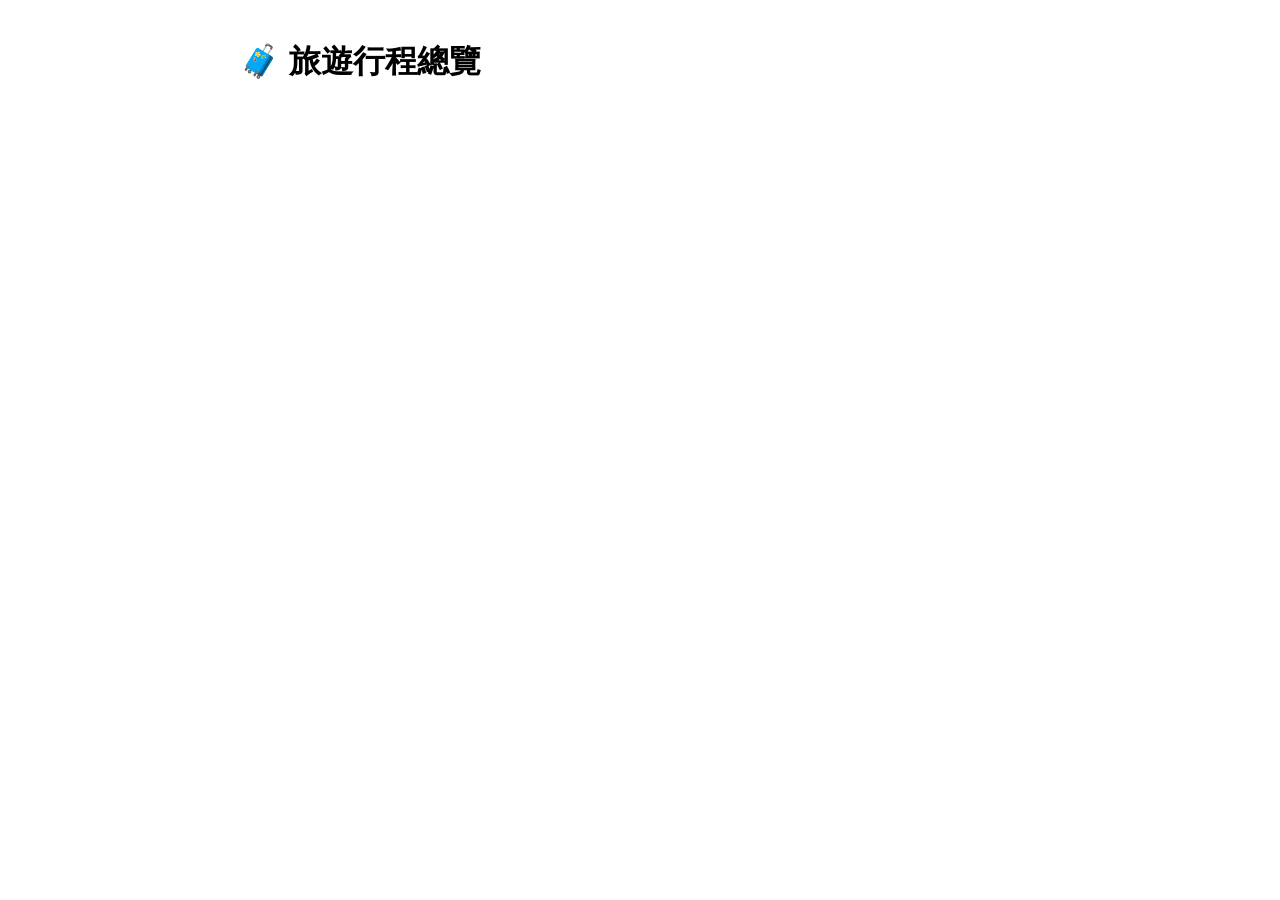
==== index.html @ 4532e064 "Create index.html" ====
<!DOCTYPE html>
<html lang="zh-TW">
<head>
  <meta charset="UTF-8">
  <meta name="viewport" content="width=device-width, initial-scale=1.0">
  <title>我的旅遊行程庫</title>
  <style>
    body { font-family: sans-serif; max-width: 800px; margin: 40px auto; padding: 0 20px; }
    .grid { display: grid; grid-template-columns: repeat(auto-fill, minmax(240px, 1fr)); gap: 20px; }
    .card { border: 1px solid #ddd; border-radius: 8px; padding: 16px; text-decoration: none; color: #333; display: block; }
    .card:hover { border-color: #0070f3; box-shadow: 0 4px 12px rgba(0,0,0,0.1); }
    .tag { background: #eee; padding: 2px 6px; border-radius: 4px; font-size: 0.8em; margin-right: 4px; }
  </style>
</head>
<body>
  <h1>🧳 旅遊行程總覽</h1>
  <div id="trip-list" class="grid"></div>

  <script>
    async function loadTrips() {
      try {
        const res = await fetch('./trips.json');
        const trips = await res.json();
        const container = document.getElementById('trip-list');
        
        container.innerHTML = trips.map(trip => `
          <a href="${trip.path}" class="card">
            <h3>${trip.title}</h3>
            <p>📅 ${trip.date}</p>
            <p>📍 ${trip.location}</p>
            <div>${trip.tags.map(t => `<span class="tag">${t}</span>`).join('')}</div>
          </a>
        `).join('');
      } catch (err) {
        console.error('資料讀取失敗:', err);
      }
    }
    loadTrips();
  </script>
</body>
</html>
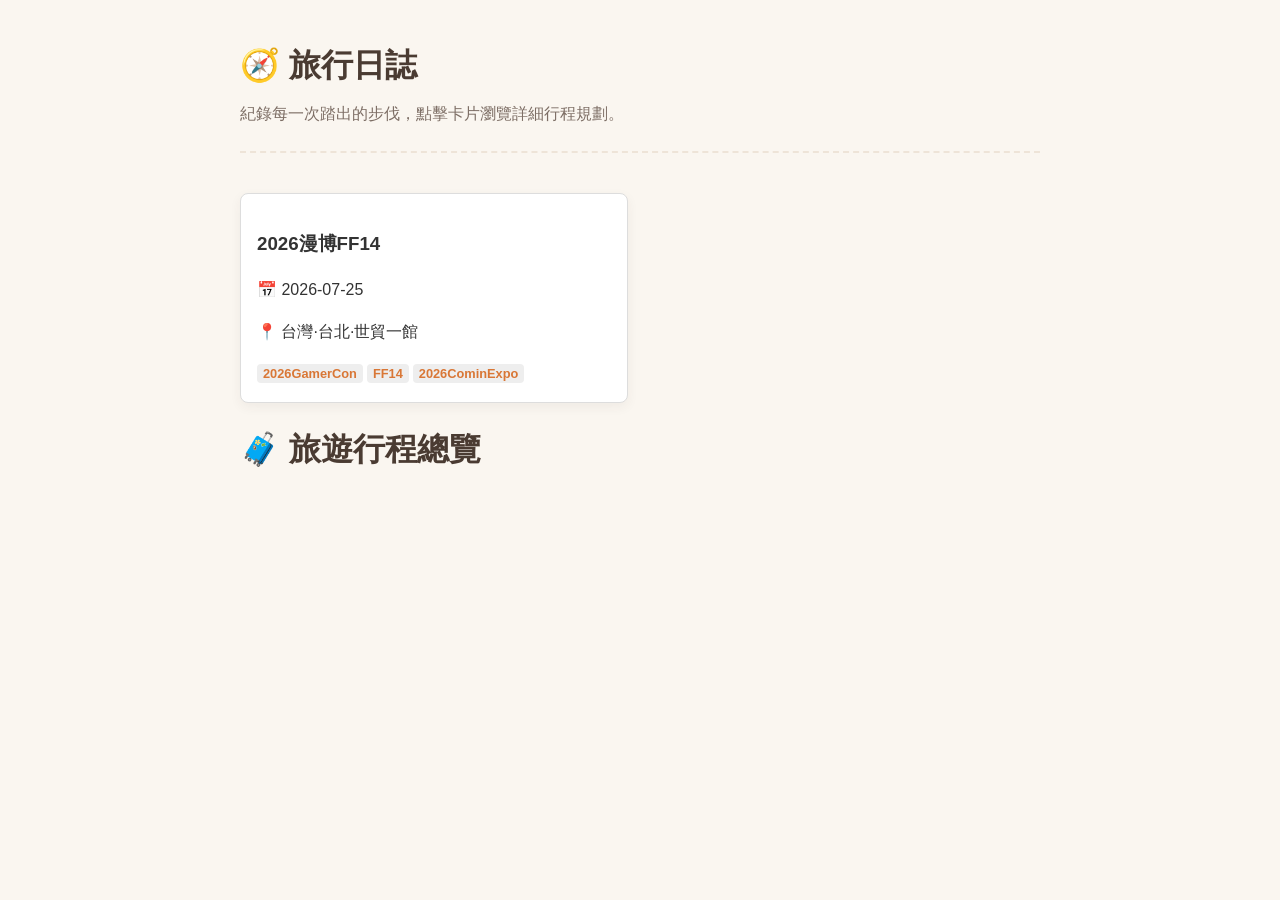
==== commit 578f63e5: "Update index.html" ====
--- a/index.html
+++ b/index.html
@@ -1,4 +1,203 @@
 <!DOCTYPE html>
+<html lang="zh-TW">
+<head>
+  <meta charset="UTF-8">
+  <meta name="viewport" content="width=device-width, initial-scale=1.0">
+  <title>我的旅行日誌與行程庫</title>
+  <style>
+    /* 暖色旅行風格變數 */
+    :root {
+      --bg-color: #faf6f0;           /* 暖奶油白底色 */
+      --card-bg: #ffffff;           /* 卡片純白底色 */
+      --text-main: #4a3b32;         /* 暖深棕色文字 (替代死黑) */
+      --text-sub: #7d6e65;          /* 淺棕色輔助字 */
+      --accent-warm: #d97736;       /* 暖橘/夕陽橘色 */
+      --accent-soft: #f4ece1;       /* 柔和沙色 */
+      --border-color: #eee4d8;     /* 暖沙色邊框 */
+      --shadow-color: rgba(74, 59, 50, 0.06);
+    }
+
+    body {
+      font-family: -apple-system, BlinkMacSystemFont, "Segoe UI", Roboto, "Helvetica Neue", Arial, sans-serif;
+      background-color: var(--bg-color);
+      color: var(--text-main);
+      max-width: 900px;
+      margin: 0 auto;
+      padding: 48px 24px;
+      line-height: 1.6;
+    }
+
+    header {
+      margin-bottom: 40px;
+      border-bottom: 2px dashed var(--border-color);
+      padding-bottom: 24px;
+    }
+
+    .site-title {
+      font-size: 2rem;
+      font-weight: 700;
+      margin: 0 0 10px 0;
+      color: var(--text-main);
+      display: flex;
+      align-items: center;
+      gap: 10px;
+    }
+
+    p.subtitle {
+      color: var(--text-sub);
+      margin: 0;
+      font-size: 1rem;
+    }
+
+    /* 網格版型 */
+    .trip-grid {
+      display: grid;
+      grid-template-columns: repeat(auto-fill, minmax(270px, 1fr));
+      gap: 24px;
+    }
+
+    /* 卡片基本樣式 */
+    .card {
+      background: var(--card-bg);
+      border: 1px solid var(--border-color);
+      border-radius: 16px;
+      padding: 24px;
+      text-decoration: none;
+      color: inherit;
+      display: flex;
+      flex-direction: column;
+      justify-content: space-between;
+      box-shadow: 0 4px 12px var(--shadow-color);
+      transition: transform 0.25s ease, box-shadow 0.25s ease, border-color 0.25s ease;
+      position: relative;
+    }
+
+    .card:hover {
+      transform: translateY(-4px);
+      box-shadow: 0 12px 24px rgba(74, 59, 50, 0.12);
+      border-color: var(--accent-warm);
+    }
+
+    /* 封面圖片（只有在有 cover 時才會顯示） */
+    .card-cover {
+      width: 100%;
+      height: 160px;
+      object-fit: cover;
+      border-radius: 10px;
+      margin-bottom: 16px;
+    }
+
+    .card-title {
+      font-size: 1.2rem;
+      font-weight: 700;
+      margin: 0 0 12px 0;
+      color: var(--text-main);
+      line-height: 1.4;
+    }
+
+    .card-info {
+      font-size: 0.9rem;
+      color: var(--text-sub);
+      margin-bottom: 16px;
+    }
+
+    .card-info-item {
+      display: flex;
+      align-items: center;
+      gap: 8px;
+      margin-bottom: 6px;
+    }
+
+    /* 標籤樣式 */
+    .card-tags {
+      display: flex;
+      flex-wrap: wrap;
+      gap: 6px;
+      margin-top: auto;
+      padding-top: 12px;
+    }
+
+    .tag {
+      background-color: var(--accent-soft);
+      color: var(--accent-warm);
+      font-size: 0.78rem;
+      padding: 4px 10px;
+      border-radius: 20px;
+      font-weight: 600;
+    }
+
+    /* 讀取失敗提示 */
+    .error-msg {
+      color: #9a3412;
+      background: #fff7ed;
+      border: 1px solid #ffedd5;
+      padding: 16px 20px;
+      border-radius: 12px;
+      font-size: 0.95rem;
+    }
+  </style>
+</head>
+<body>
+
+  <header>
+    <h1 class="site-title">🧭 旅行日誌</h1>
+    <p class="subtitle">紀錄每一次踏出的步伐，點擊卡片瀏覽詳細行程規劃。</p>
+  </header>
+
+  <main>
+    <div id="trip-list" class="trip-grid"></div>
+  </main>
+
+  <script>
+    async function loadTrips() {
+      const container = document.getElementById('trip-list');
+      try {
+        const response = await fetch('./trips.json');
+        if (!response.ok) throw new Error('無法取得 trips.json');
+        
+        const trips = await response.json();
+
+        if (trips.length === 0) {
+          container.innerHTML = '<p style="color: var(--text-sub);">目前尚無行程紀錄。</p>';
+          return;
+        }
+
+        container.innerHTML = trips.map(trip => {
+          // 判斷是否有圖片
+          const imgHTML = trip.cover 
+            ? `<img src="${trip.cover}" class="card-cover" alt="${trip.title}" loading="lazy">` 
+            : '';
+
+          // 判斷是否有標籤
+          const tagsHTML = (trip.tags && trip.tags.length > 0)
+            ? `<div class="card-tags">${trip.tags.map(tag => `<span class="tag"># ${tag}</span>`).join('')}</div>`
+            : '';
+
+          return `
+            <a href="${trip.path}" class="card">
+              <div>
+                ${imgHTML}
+                <h2 class="card-title">${trip.title}</h2>
+                <div class="card-info">
+                  ${trip.date ? `<div class="card-info-item"><span>🗓️</span> ${trip.date}</div>` : ''}
+                  ${trip.location ? `<div class="card-info-item"><span>📍</span> ${trip.location}</div>` : ''}
+                </div>
+              </div>
+              ${tagsHTML}
+            </a>
+          `;
+        }).join('');
+
+      } catch (error) {
+        console.error('讀取行程資料失敗:', error);
+        container.innerHTML = `<div class="error-msg">⚠️ 讀取行程失敗，請確認 <code>trips.json</code> 檔案格式與位置是否正確。</div>`;
+      }
+    }
+
+    loadTrips();
+  </script>
+</body>
+</html><!DOCTYPE html>
 <html lang="zh-TW">
 <head>
   <meta charset="UTF-8">
